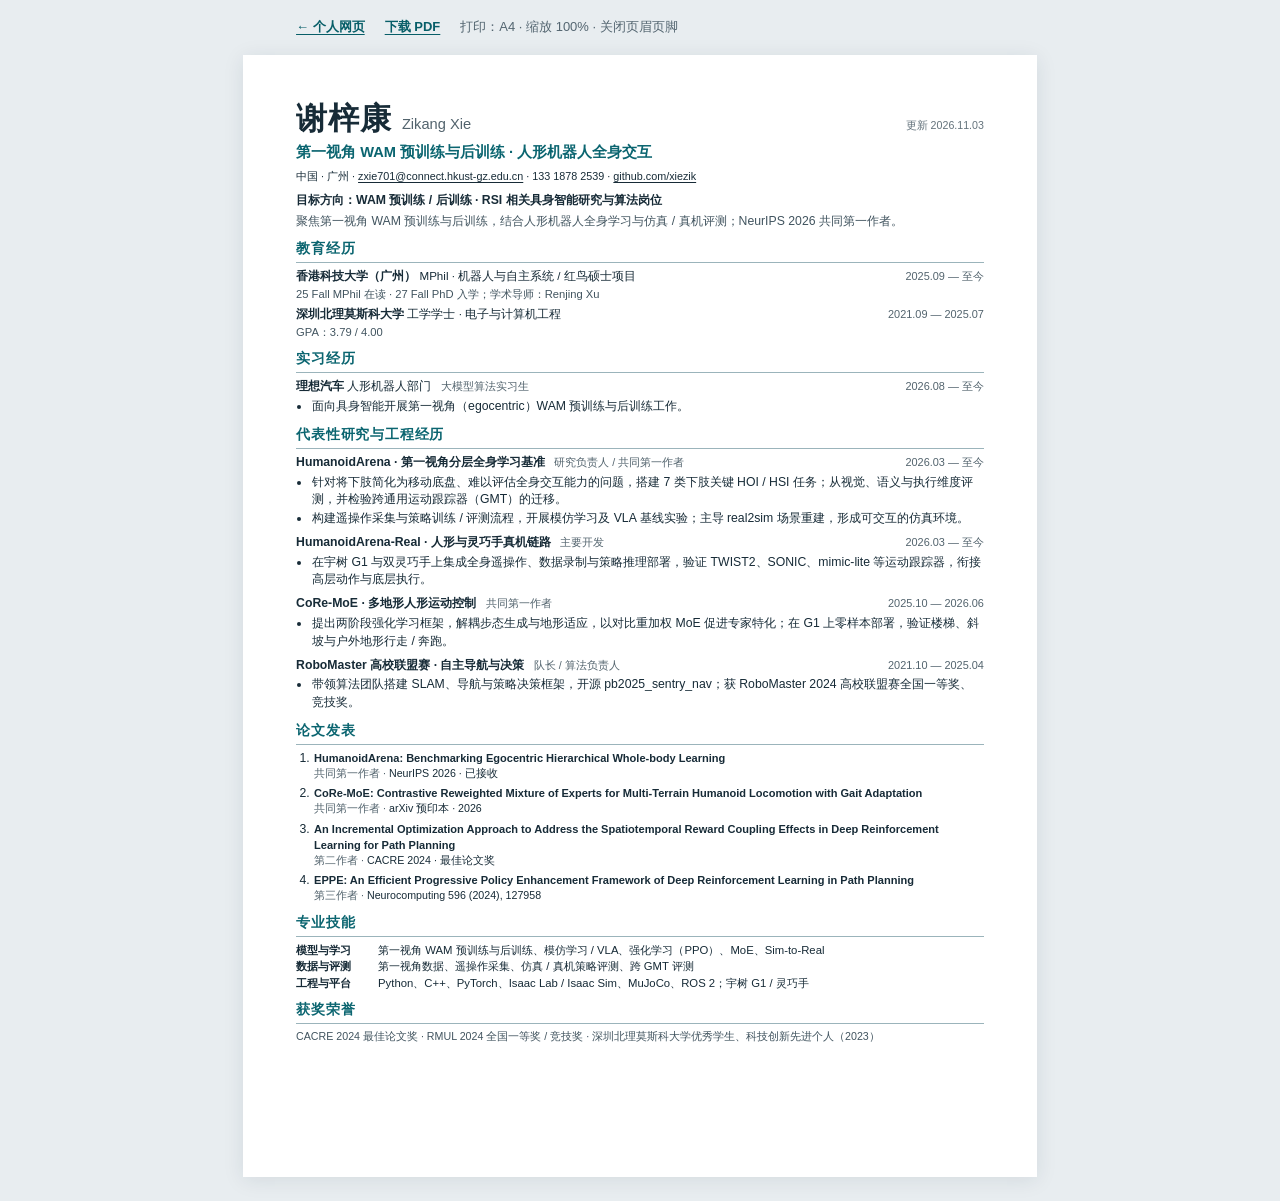
==== resume/cv-zh.html @ 49daa0db "Publish portfolio website and Chinese CV" ====
<!doctype html>
<html lang="zh-CN">
<head>
<meta charset="utf-8">
<meta name="viewport" content="width=device-width, initial-scale=1">
<meta name="color-scheme" content="light">
<meta name="description" content="聚焦第一视角 WAM 预训练与后训练，结合人形机器人全身学习与仿真 / 真机评测；NeurIPS 2026 共同第一作者。">
<title>谢梓康 · 中文简历</title>
<style>@page { size: A4; margin: 12mm 14mm; }
* { box-sizing: border-box; }
html { color-scheme: light; background: #e8edf0; }
body { margin: 0; color: #172b37; font: 9.2pt/1.45 Arial, "PingFang SC", "Microsoft YaHei", sans-serif; }
a { color: inherit; text-decoration: none; }
a:hover { text-decoration: underline; }
a:focus-visible { outline: 2px solid #0c6871; outline-offset: 3px; }
.toolbar { display: flex; flex-wrap: wrap; align-items: center; gap: 20px; max-width: 210mm; margin: 18px auto; padding: 0 14mm; font-size: 13px; }
.toolbar a { color: #075e68; font-weight: 700; text-decoration: underline; text-underline-offset: 3px; }
.toolbar span { color: #536570; }
.sheet { width: 210mm; min-height: 297mm; margin: 0 auto 24px; padding: 12mm 14mm; background: white; box-shadow: 0 3px 20px #162e3c18; }
.masthead, .row { display: flex; justify-content: space-between; align-items: baseline; gap: 12px; }
h1 { margin: 0; font-size: 23pt; line-height: 1.2; letter-spacing: .035em; }
h1 span { font-size: 11pt; font-weight: 400; letter-spacing: 0; color: #52636d; }
time { color: #64737c; font-size: 8pt; white-space: nowrap; }
p { margin: 0; }
.headline { margin-top: 5px; color: #0b6570; font-size: 11pt; font-weight: 700; }
.contact { margin-top: 6px; font-size: 8.1pt; }
.contact a { text-decoration: underline; text-underline-offset: 2px; }
.target { margin-top: 7px; font-weight: 700; }
.summary { margin-top: 3px; color: #41545f; }
section { margin-top: 9px; }
h2 { margin: 0 0 5px; padding-bottom: 3px; border-bottom: 1px solid #9bb4bb; color: #0b6570; font-size: 10.3pt; letter-spacing: .06em; }
h3 { margin: 0; font-size: 9.2pt; line-height: 1.45; }
.regular { font-weight: 400; font-size: 8.7pt; }
.period { flex-shrink: 0; font-size: 8.2pt; color: #52636d; white-space: nowrap; }
.education + .education { margin-top: 4px; }
.education p { font-size: 8.4pt; color: #41545f; }
.internship + .internship, .experience + .experience { margin-top: 6px; }
.role { color: #52636d; font-size: 8pt; font-weight: 400; margin-left: 6px; }
ul { margin: 2px 0 0; padding-left: 15px; }
li { padding-left: 1px; }
li + li { margin-top: 1px; }
.publications { margin: 0; padding-left: 17px; }
.publications li + li { margin-top: 4px; }
.publications h3 { font-size: 8.3pt; font-weight: 600; }
.publications p { font-size: 8pt; color: #52636d; }
.publications strong { color: #172b37; font-weight: 500; }
dl { margin: 0; font-size: 8.5pt; }
dl > div { display: flex; gap: 12px; }
dt { flex: 0 0 70px; font-weight: 700; }
dd { margin: 0; }
.honors { font-size: 8pt; color: #41545f; }
article, .publications li, dl > div { break-inside: avoid; }
@media screen and (max-width: 800px) {
  .sheet { width: 100%; min-height: 0; padding: 22px; margin-bottom: 0; }
  .toolbar { padding: 0 22px; gap: 12px; }
  .toolbar span { width: 100%; }
  .masthead, .row { flex-wrap: wrap; gap: 2px 10px; }
  h1 { font-size: 22pt; }
  .contact { overflow-wrap: anywhere; }
  dl > div { gap: 8px; }
}
@media print {
  html, body { background: white; }
  .toolbar { display: none; }
  .sheet { width: auto; min-height: 0; margin: 0; padding: 0; box-shadow: none; }
  a:hover { text-decoration: none; }
  body { -webkit-print-color-adjust: exact; print-color-adjust: exact; }
  h2 { break-after: avoid; }
}
</style>
</head>
<body>
<nav aria-label="简历操作" class="toolbar">
  <a href="../#about">← 个人网页</a>
  <a href="./cv-zh.pdf" download="谢梓康_中文简历.pdf">下载 PDF</a>
  <span>打印：A4 · 缩放 100% · 关闭页眉页脚</span>
</nav>
<main class="sheet">
<header>
  <div class="masthead"><h1>谢梓康 <span>Zikang Xie</span></h1><time datetime="2026-11-03">更新 2026.11.03</time></div>
  <p class="headline">第一视角 WAM 预训练与后训练 · 人形机器人全身交互</p>
  <p class="contact">中国 · 广州 · <a href="mailto:zxie701@connect.hkust-gz.edu.cn">zxie701@connect.hkust-gz.edu.cn</a> · 133 1878 2539 · <a href="https://github.com/xiezik">github.com/xiezik</a></p>
  <p class="target">目标方向：WAM 预训练 / 后训练 · RSI 相关具身智能研究与算法岗位</p>
  <p class="summary">聚焦第一视角 WAM 预训练与后训练，结合人形机器人全身学习与仿真 / 真机评测；NeurIPS 2026 共同第一作者。</p>
</header>
<section><h2>教育经历</h2><article class="education">
  <div class="row"><h3>香港科技大学（广州） <span class="regular">MPhil · 机器人与自主系统 / 红鸟硕士项目</span></h3><span class="period">2025.09 — 至今</span></div>
  <p>25 Fall MPhil 在读 · 27 Fall PhD 入学；学术导师：Renjing Xu</p>
</article><article class="education">
  <div class="row"><h3>深圳北理莫斯科大学 <span class="regular">工学学士 · 电子与计算机工程</span></h3><span class="period">2021.09 — 2025.07</span></div>
  <p>GPA：3.79 / 4.00</p>
</article></section>
<section><h2>实习经历</h2><article class="internship">
  <div class="row"><h3>理想汽车 <span class="regular">人形机器人部门</span> <span class="role">大模型算法实习生</span></h3><span class="period">2026.08 — 至今</span></div>
  <ul><li>面向具身智能开展第一视角（egocentric）WAM 预训练与后训练工作。</li></ul>
</article></section>
<section><h2>代表性研究与工程经历</h2><article class="experience">
  <div class="row"><h3><a href="https://humanoidarena.github.io">HumanoidArena · 第一视角分层全身学习基准</a> <span class="role">研究负责人 / 共同第一作者</span></h3><span class="period">2026.03 — 至今</span></div>
  <ul><li>针对将下肢简化为移动底盘、难以评估全身交互能力的问题，搭建 7 类下肢关键 HOI / HSI 任务；从视觉、语义与执行维度评测，并检验跨通用运动跟踪器（GMT）的迁移。</li><li>构建遥操作采集与策略训练 / 评测流程，开展模仿学习及 VLA 基线实验；主导 real2sim 场景重建，形成可交互的仿真环境。</li></ul>
</article><article class="experience">
  <div class="row"><h3>HumanoidArena-Real · 人形与灵巧手真机链路 <span class="role">主要开发</span></h3><span class="period">2026.03 — 至今</span></div>
  <ul><li>在宇树 G1 与双灵巧手上集成全身遥操作、数据录制与策略推理部署，验证 TWIST2、SONIC、mimic-lite 等运动跟踪器，衔接高层动作与底层执行。</li></ul>
</article><article class="experience">
  <div class="row"><h3>CoRe-MoE · 多地形人形运动控制 <span class="role">共同第一作者</span></h3><span class="period">2025.10 — 2026.06</span></div>
  <ul><li>提出两阶段强化学习框架，解耦步态生成与地形适应，以对比重加权 MoE 促进专家特化；在 G1 上零样本部署，验证楼梯、斜坡与户外地形行走 / 奔跑。</li></ul>
</article><article class="experience">
  <div class="row"><h3>RoboMaster 高校联盟赛 · 自主导航与决策 <span class="role">队长 / 算法负责人</span></h3><span class="period">2021.10 — 2025.04</span></div>
  <ul><li>带领算法团队搭建 SLAM、导航与策略决策框架，开源 pb2025_sentry_nav；获 RoboMaster 2024 高校联盟赛全国一等奖、竞技奖。</li></ul>
</article></section>
<section><h2>论文发表</h2><ol class="publications"><li><h3><a href="https://arxiv.org/abs/2606.17833">HumanoidArena: Benchmarking Egocentric Hierarchical Whole-body Learning</a></h3><p>共同第一作者 · <strong>NeurIPS 2026 · 已接收</strong></p></li><li><h3><a href="https://arxiv.org/abs/2606.04718">CoRe-MoE: Contrastive Reweighted Mixture of Experts for Multi-Terrain Humanoid Locomotion with Gait Adaptation</a></h3><p>共同第一作者 · <strong>arXiv 预印本 · 2026</strong></p></li><li><h3><a href="https://doi.org/10.1109/CACRE62362.2024.10635059">An Incremental Optimization Approach to Address the Spatiotemporal Reward Coupling Effects in Deep Reinforcement Learning for Path Planning</a></h3><p>第二作者 · <strong>CACRE 2024 · 最佳论文奖</strong></p></li><li><h3><a href="https://doi.org/10.1016/j.neucom.2024.127958">EPPE: An Efficient Progressive Policy Enhancement Framework of Deep Reinforcement Learning in Path Planning</a></h3><p>第三作者 · <strong>Neurocomputing 596 (2024), 127958</strong></p></li></ol></section>
<section><h2>专业技能</h2><dl><div><dt>模型与学习</dt><dd>第一视角 WAM 预训练与后训练、模仿学习 / VLA、强化学习（PPO）、MoE、Sim-to-Real</dd></div><div><dt>数据与评测</dt><dd>第一视角数据、遥操作采集、仿真 / 真机策略评测、跨 GMT 评测</dd></div><div><dt>工程与平台</dt><dd>Python、C++、PyTorch、Isaac Lab / Isaac Sim、MuJoCo、ROS 2；宇树 G1 / 灵巧手</dd></div></dl></section>
<section><h2>获奖荣誉</h2><p class="honors">CACRE 2024 最佳论文奖 · RMUL 2024 全国一等奖 / 竞技奖 · 深圳北理莫斯科大学优秀学生、科技创新先进个人（2023）</p></section>
</main>
</body>
</html>
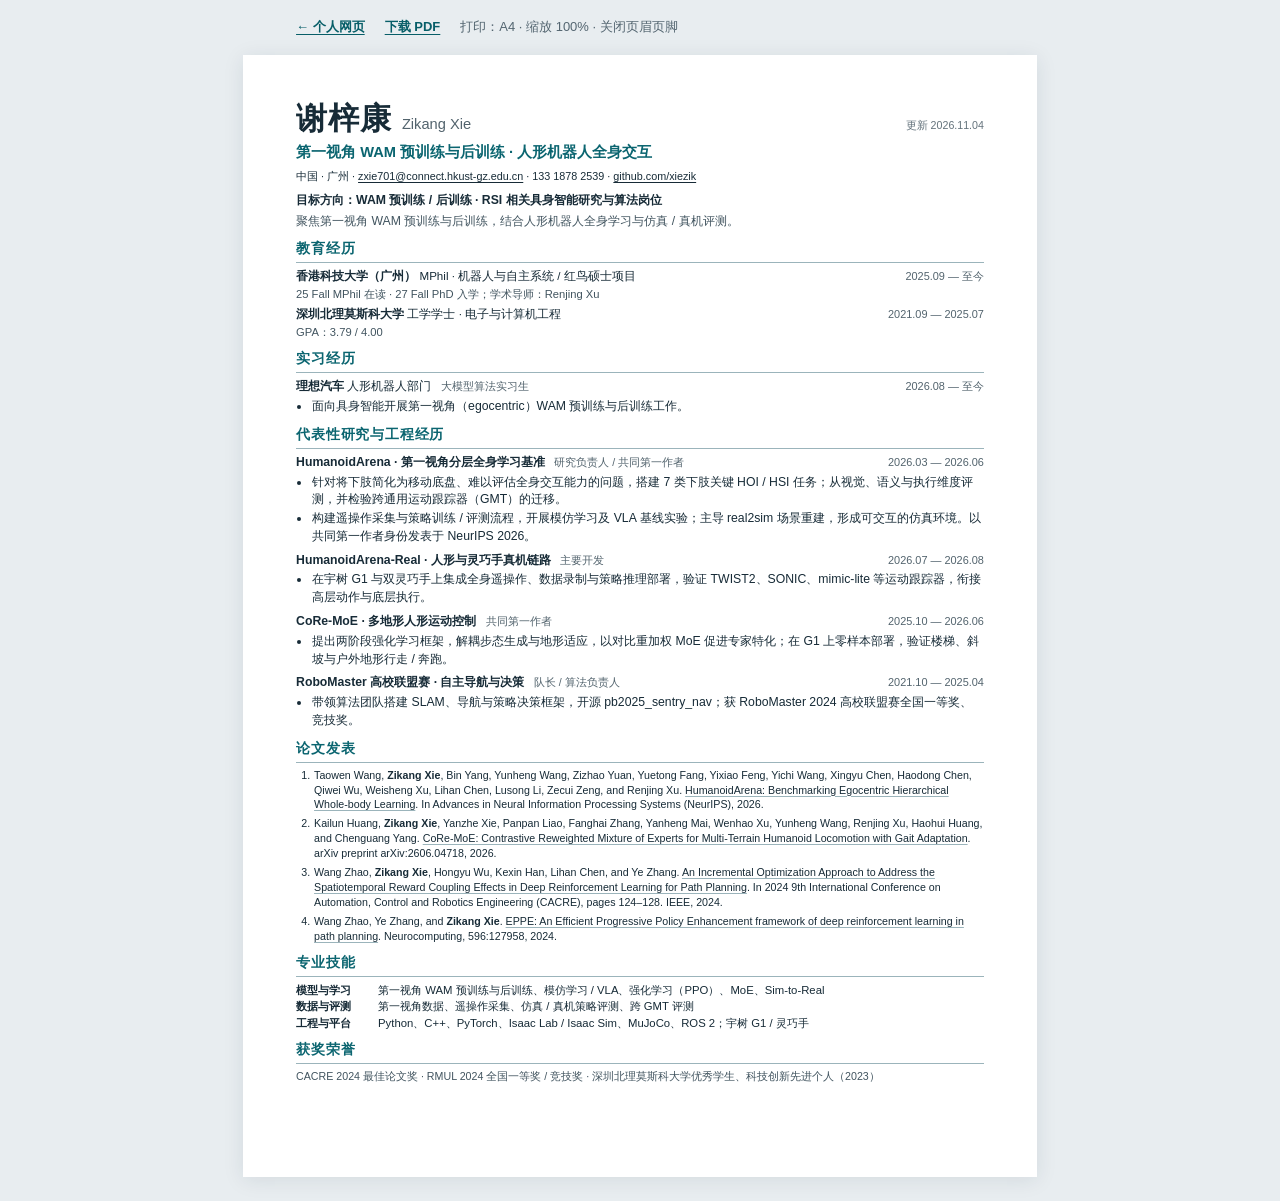
==== commit 900b3457: "Publish simplified portfolio with navigation project and corrected CV" ====
--- a/resume/cv-zh.html
+++ b/resume/cv-zh.html
@@ -4,7 +4,7 @@
 <meta charset="utf-8">
 <meta name="viewport" content="width=device-width, initial-scale=1">
 <meta name="color-scheme" content="light">
-<meta name="description" content="聚焦第一视角 WAM 预训练与后训练，结合人形机器人全身学习与仿真 / 真机评测；NeurIPS 2026 共同第一作者。">
+<meta name="description" content="聚焦第一视角 WAM 预训练与后训练，结合人形机器人全身学习与仿真 / 真机评测。">
 <title>谢梓康 · 中文简历</title>
 <style>@page { size: A4; margin: 12mm 14mm; }
 * { box-sizing: border-box; }
@@ -39,11 +39,10 @@
 ul { margin: 2px 0 0; padding-left: 15px; }
 li { padding-left: 1px; }
 li + li { margin-top: 1px; }
-.publications { margin: 0; padding-left: 17px; }
+.publications { margin: 0; padding-left: 17px; font-size: 8pt; line-height: 1.4; }
 .publications li + li { margin-top: 4px; }
-.publications h3 { font-size: 8.3pt; font-weight: 600; }
-.publications p { font-size: 8pt; color: #52636d; }
-.publications strong { color: #172b37; font-weight: 500; }
+.publications strong { font-weight: 700; }
+.publications a { text-decoration: underline; text-decoration-color: #9bb4bb; text-underline-offset: 2px; }
 dl { margin: 0; font-size: 8.5pt; }
 dl > div { display: flex; gap: 12px; }
 dt { flex: 0 0 70px; font-weight: 700; }
@@ -77,11 +76,11 @@
 </nav>
 <main class="sheet">
 <header>
-  <div class="masthead"><h1>谢梓康 <span>Zikang Xie</span></h1><time datetime="2026-11-03">更新 2026.11.03</time></div>
+  <div class="masthead"><h1>谢梓康 <span>Zikang Xie</span></h1><time datetime="2026-11-04">更新 2026.11.04</time></div>
   <p class="headline">第一视角 WAM 预训练与后训练 · 人形机器人全身交互</p>
   <p class="contact">中国 · 广州 · <a href="mailto:zxie701@connect.hkust-gz.edu.cn">zxie701@connect.hkust-gz.edu.cn</a> · 133 1878 2539 · <a href="https://github.com/xiezik">github.com/xiezik</a></p>
   <p class="target">目标方向：WAM 预训练 / 后训练 · RSI 相关具身智能研究与算法岗位</p>
-  <p class="summary">聚焦第一视角 WAM 预训练与后训练，结合人形机器人全身学习与仿真 / 真机评测；NeurIPS 2026 共同第一作者。</p>
+  <p class="summary">聚焦第一视角 WAM 预训练与后训练，结合人形机器人全身学习与仿真 / 真机评测。</p>
 </header>
 <section><h2>教育经历</h2><article class="education">
   <div class="row"><h3>香港科技大学（广州） <span class="regular">MPhil · 机器人与自主系统 / 红鸟硕士项目</span></h3><span class="period">2025.09 — 至今</span></div>
@@ -95,10 +94,10 @@
   <ul><li>面向具身智能开展第一视角（egocentric）WAM 预训练与后训练工作。</li></ul>
 </article></section>
 <section><h2>代表性研究与工程经历</h2><article class="experience">
-  <div class="row"><h3><a href="https://humanoidarena.github.io">HumanoidArena · 第一视角分层全身学习基准</a> <span class="role">研究负责人 / 共同第一作者</span></h3><span class="period">2026.03 — 至今</span></div>
-  <ul><li>针对将下肢简化为移动底盘、难以评估全身交互能力的问题，搭建 7 类下肢关键 HOI / HSI 任务；从视觉、语义与执行维度评测，并检验跨通用运动跟踪器（GMT）的迁移。</li><li>构建遥操作采集与策略训练 / 评测流程，开展模仿学习及 VLA 基线实验；主导 real2sim 场景重建，形成可交互的仿真环境。</li></ul>
+  <div class="row"><h3><a href="https://humanoidarena.github.io">HumanoidArena · 第一视角分层全身学习基准</a> <span class="role">研究负责人 / 共同第一作者</span></h3><span class="period">2026.03 — 2026.06</span></div>
+  <ul><li>针对将下肢简化为移动底盘、难以评估全身交互能力的问题，搭建 7 类下肢关键 HOI / HSI 任务；从视觉、语义与执行维度评测，并检验跨通用运动跟踪器（GMT）的迁移。</li><li>构建遥操作采集与策略训练 / 评测流程，开展模仿学习及 VLA 基线实验；主导 real2sim 场景重建，形成可交互的仿真环境。以共同第一作者身份发表于 NeurIPS 2026。</li></ul>
 </article><article class="experience">
-  <div class="row"><h3>HumanoidArena-Real · 人形与灵巧手真机链路 <span class="role">主要开发</span></h3><span class="period">2026.03 — 至今</span></div>
+  <div class="row"><h3>HumanoidArena-Real · 人形与灵巧手真机链路 <span class="role">主要开发</span></h3><span class="period">2026.07 — 2026.08</span></div>
   <ul><li>在宇树 G1 与双灵巧手上集成全身遥操作、数据录制与策略推理部署，验证 TWIST2、SONIC、mimic-lite 等运动跟踪器，衔接高层动作与底层执行。</li></ul>
 </article><article class="experience">
   <div class="row"><h3>CoRe-MoE · 多地形人形运动控制 <span class="role">共同第一作者</span></h3><span class="period">2025.10 — 2026.06</span></div>
@@ -107,7 +106,7 @@
   <div class="row"><h3>RoboMaster 高校联盟赛 · 自主导航与决策 <span class="role">队长 / 算法负责人</span></h3><span class="period">2021.10 — 2025.04</span></div>
   <ul><li>带领算法团队搭建 SLAM、导航与策略决策框架，开源 pb2025_sentry_nav；获 RoboMaster 2024 高校联盟赛全国一等奖、竞技奖。</li></ul>
 </article></section>
-<section><h2>论文发表</h2><ol class="publications"><li><h3><a href="https://arxiv.org/abs/2606.17833">HumanoidArena: Benchmarking Egocentric Hierarchical Whole-body Learning</a></h3><p>共同第一作者 · <strong>NeurIPS 2026 · 已接收</strong></p></li><li><h3><a href="https://arxiv.org/abs/2606.04718">CoRe-MoE: Contrastive Reweighted Mixture of Experts for Multi-Terrain Humanoid Locomotion with Gait Adaptation</a></h3><p>共同第一作者 · <strong>arXiv 预印本 · 2026</strong></p></li><li><h3><a href="https://doi.org/10.1109/CACRE62362.2024.10635059">An Incremental Optimization Approach to Address the Spatiotemporal Reward Coupling Effects in Deep Reinforcement Learning for Path Planning</a></h3><p>第二作者 · <strong>CACRE 2024 · 最佳论文奖</strong></p></li><li><h3><a href="https://doi.org/10.1016/j.neucom.2024.127958">EPPE: An Efficient Progressive Policy Enhancement Framework of Deep Reinforcement Learning in Path Planning</a></h3><p>第三作者 · <strong>Neurocomputing 596 (2024), 127958</strong></p></li></ol></section>
+<section><h2>论文发表</h2><ol class="publications"><li>Taowen Wang, <strong>Zikang Xie</strong>, Bin Yang, Yunheng Wang, Zizhao Yuan, Yuetong Fang, Yixiao Feng, Yichi Wang, Xingyu Chen, Haodong Chen, Qiwei Wu, Weisheng Xu, Lihan Chen, Lusong Li, Zecui Zeng, and Renjing Xu. <a href="https://arxiv.org/abs/2606.17833">HumanoidArena: Benchmarking Egocentric Hierarchical Whole-body Learning</a>. In Advances in Neural Information Processing Systems (NeurIPS), 2026.</li><li>Kailun Huang, <strong>Zikang Xie</strong>, Yanzhe Xie, Panpan Liao, Fanghai Zhang, Yanheng Mai, Wenhao Xu, Yunheng Wang, Renjing Xu, Haohui Huang, and Chenguang Yang. <a href="https://arxiv.org/abs/2606.04718">CoRe-MoE: Contrastive Reweighted Mixture of Experts for Multi-Terrain Humanoid Locomotion with Gait Adaptation</a>. arXiv preprint arXiv:2606.04718, 2026.</li><li>Wang Zhao, <strong>Zikang Xie</strong>, Hongyu Wu, Kexin Han, Lihan Chen, and Ye Zhang. <a href="https://doi.org/10.1109/CACRE62362.2024.10635059">An Incremental Optimization Approach to Address the Spatiotemporal Reward Coupling Effects in Deep Reinforcement Learning for Path Planning</a>. In 2024 9th International Conference on Automation, Control and Robotics Engineering (CACRE), pages 124–128. IEEE, 2024.</li><li>Wang Zhao, Ye Zhang, and <strong>Zikang Xie</strong>. <a href="https://doi.org/10.1016/j.neucom.2024.127958">EPPE: An Efficient Progressive Policy Enhancement framework of deep reinforcement learning in path planning</a>. Neurocomputing, 596:127958, 2024.</li></ol></section>
 <section><h2>专业技能</h2><dl><div><dt>模型与学习</dt><dd>第一视角 WAM 预训练与后训练、模仿学习 / VLA、强化学习（PPO）、MoE、Sim-to-Real</dd></div><div><dt>数据与评测</dt><dd>第一视角数据、遥操作采集、仿真 / 真机策略评测、跨 GMT 评测</dd></div><div><dt>工程与平台</dt><dd>Python、C++、PyTorch、Isaac Lab / Isaac Sim、MuJoCo、ROS 2；宇树 G1 / 灵巧手</dd></div></dl></section>
 <section><h2>获奖荣誉</h2><p class="honors">CACRE 2024 最佳论文奖 · RMUL 2024 全国一等奖 / 竞技奖 · 深圳北理莫斯科大学优秀学生、科技创新先进个人（2023）</p></section>
 </main>
